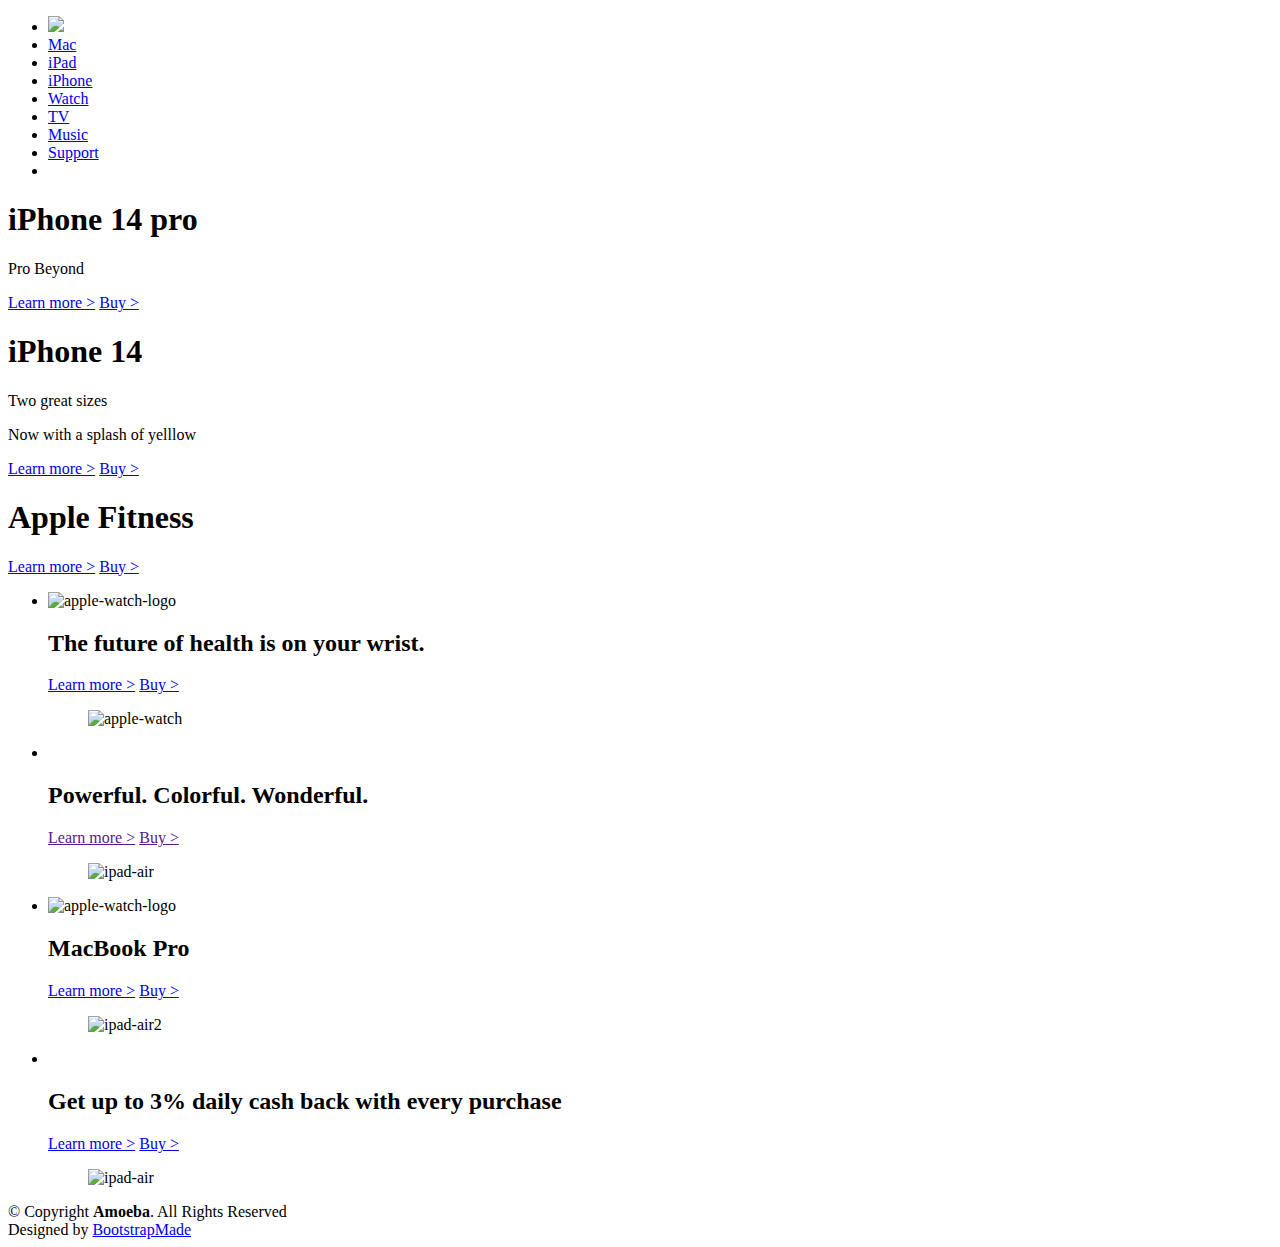
==== index.html @ 15ba8e4d "start" ====
<!DOCTYPE html>
<html lang="en">

<head>
  <meta charset="utf-8">
  <meta content="width=device-width, initial-scale=1.0" name="viewport">

  <title>Amoeba Bootstrap Template - Home</title>
  <link rel="stylesheet" href="assets/css/style.css">
    <link rel="stylesheet" href="assets/css/responsive.css">

  <!-- Favicons -->
  <link href="assets/img/apple-logo.png" rel="icon">
  <link href="assets/img/apple-touch-icon.png" rel="apple-touch-icon">

  <!-- Google Fonts -->
  <link href="https://fonts.googleapis.com/css?family=Open+Sans:300,300i,400,400i,600,600i,700,700i|Lato:400,300,700,900" rel="stylesheet">
  <link rel="preconnect" href="https://fonts.gstatic.com">
  <link href="https://fonts.googleapis.com/css2?family=Roboto:wght@100&display=swap" rel="stylesheet">
  <link href="https://fonts.googleapis.com/css2?family=Roboto:wght@300&display=swap" rel="stylesheet">
  <link href="https://fonts.googleapis.com/css2?family=Roboto:wght@700&display=swap" rel="stylesheet">

  <link href="assets/vendor/bootstrap/css/bootstrap.min.css" rel="stylesheet">
  <link href="assets/vendor/bootstrap-icons/bootstrap-icons.css" rel="stylesheet">
  <link href="assets/vendor/glightbox/css/glightbox.min.css" rel="stylesheet">
  <link href="assets/vendor/swiper/swiper-bundle.min.css" rel="stylesheet">


  <!-- =======================================================
  * Template Name: Amoeba
  * Updated: Mar 10 2023 with Bootstrap v5.2.3
  * Template URL: https://bootstrapmade.com/free-one-page-bootstrap-template-amoeba/
  * Author: BootstrapMade.com
  * License: https://bootstrapmade.com/license/
  ======================================================== -->
</head>

<body>

 <header>
  <div class="header-wrapper">
      <span class="menu-logo hp-viewport fas fa-ellipsis-h"></span>
      <ul class="header-list">
          
          <li class="header-content hp-viewport apple-header"><a href="https://www.apple.com/"><img class="logo" src="assets/img/apple-logo.png"></a></li>

          <li class="header-content hp-viewport-hide"><a href="#">Mac</a></li>
          <li class="header-content hp-viewport-hide"><a href="#">iPad</a></li>
          <li class="header-content hp-viewport-hide"><a href="#">iPhone</a></li>
          <li class="header-content hp-viewport-hide"><a href="#">Watch</a></li>
          <li class="header-content hp-viewport-hide"><a href="#">TV</a></li>
          <li class="header-content hp-viewport-hide"><a href="#">Music</a></li>
          <li class="header-content hp-viewport-hide"><a href="#">Support</a></li>
    
          <li class="header-content hp-viewport header-shoping"><a href="https://www.apple.com/us/shop/goto/bag" class="fas fa-shopping-bag"></a></li>
      </ul>

  </div>
</div>
</header>
      <div class="image-container" onclick="location.href='https://www.apple.com/iphone-12/';" style="cursor: pointer;">
          <div class="iphone-12-pro">
              <div class="title">
                  <h1>iPhone 14 pro</h1>
                  <p>Pro Beyond</p>
              </div>
              <div class="cta-links">
                  <a href="#" class="learn-more-link">Learn more ></a>
                  <a href="#" class="buy-link">Buy ></a>
              </div>
          </div>
      </div>
      <div class="image-container" onclick="location.href='https://www.apple.com/iphone-12-pro/';" style="cursor: pointer;">
          <div class="iphone-12">
              <div class="title">
                  <h1>iPhone 14</h1>
                  <p>Two great sizes</p>
                  <p>Now with a splash of yelllow</p>
              </div>
              <div class="cta-links">
                  <a href="#" class="learn-more-link">Learn more ></a>
                  <a href="#" class="buy-link">Buy ></a>
              </div>
          </div>
      </div>

            <div class="image-container" onclick="location.href='https://www.apple.com/iphone-12/';" style="cursor: pointer;">
                <div class="fitness">
                  <div class="Apple-Fitness">
                    <div class="title">
                        <h1>Apple Fitness</h1>
                       
                    </div>
                    <div class="cta-links">
                        <a href="#" class="learn-more-link">Learn more ></a>
                        <a href="#" class="buy-link">Buy ></a>
                    </div>
                </div>
            </div>
</div>

<ul class="flex-list">
  <li class="li1 content">

      <div class="theme-dark container-main"
          onclick="location.href='https://www.apple.com/apple-watch-series-6/';" style="cursor: pointer;">
          <div class="unit-copy-wrapper">
              <img class="apple-watch-logo" src="assets/img/apple-watch-logo.png" alt="apple-watch-logo">
              <h2 class="headline">The future of health is on your wrist.</h2>
          </div>
          <div class="cta-links">
              <a href="https://www.apple.com/apple-watch-series-6/" class="learn-more-link">Learn more ></a>
              <a href="https://www.apple.com/shop/buy-watch/apple-watch" class="buy-link">Buy ></a>
          </div>
          <div class="unit-image">
              <figure>
                  <img src="assets/img/apple-watch-6.png" alt="apple-watch">
              </figure>
          </div>
      </div>
  </li>

  <li class="li2 content">

      <div class="theme-light container-main" onClick="location.href='https://www.apple.com/ipad-air/';"
          style="cursor: pointer;">
          <div class="unit-copy-wrapper">
              <img class="apple-watch-logo" src="assets/img/ipad-air-logo.png" alt="">
              <h2 class="headline">Powerful. Colorful. Wonderful.</h2>
          </div>
          <div class="cta-links">
              <a href="" class="learn-more-link">Learn more ></a>
              <a href="" class="buy-link">Buy ></a>
          </div>
          <div class="unit-image">
              <figure>
                  <img src="assets/img/ipad-air.png" alt="ipad-air" style="width: 70%;">
              </figure>
          </div>
      </div>
  </li>
  </ul>
  <ul class="flex-list">
    <li class="li1 content">
  
        <div class="theme-dark container-main"
            onclick="location.href='https://www.apple.com/apple-watch-series-6/';" style="cursor: pointer;">
            <div class="unit-copy-wrapper">
                <img class="apple-watch-logo" src="assets/img/macbook-air-logo.png" alt="apple-watch-logo">
                <h2 class="headline">MacBook Pro</h2>
            </div>
            <div class="cta-links">
                <a href="#" class="learn-more-link">Learn more ></a>
                <a href="#" class="buy-link">Buy ></a>
            </div>
            <div class="unit-image">
                <figure>
                  <img src="assets/img/macbook-air.png" alt="ipad-air2" style="height: 200px; ">
                </figure>
            </div>
        </div>
    </li>
  
    <li class="li2 content">
  
        <div class="theme-light container-main" onClick="location.href='https://www.apple.com/ipad-air/';"
            style="cursor: pointer;">
            <div class="unit-copy-wrapper">
                <img class="apple-watch-logo" src="assets/img/apple-card-logo.png" alt="">
                <h2 class="headline">Get up to 3% daily cash back with every purchase
            </div>
            <div class="cta-links">
                <a href="#" class="learn-more-link">Learn more ></a>
                <a href="#" class="buy-link">Buy ></a>
            </div>
            <div class="unit-image">
                <figure>
                    <img src="assets/img/apple-card.jpg" alt="ipad-air" style="width: 100%;">
                </figure>
            </div>
        </div>
    </li>
    </ul>


<li class="li2 content">
   

  </main><!-- End #main -->

  <!-- ======= Footer ======= -->
  <footer id="footer">
    <div class="container">
      <div class="copyright">
        &copy; Copyright <strong><span>Amoeba</span></strong>. All Rights Reserved
      </div>
      <div class="credits">
        <!-- All the links in the footer should remain intact. -->
        <!-- You can delete the links only if you purchased the pro version. -->
        <!-- Licensing information: https://bootstrapmade.com/license/ -->
        <!-- Purchase the pro version with working PHP/AJAX contact form: https://bootstrapmade.com/free-one-page-bootstrap-template-amoeba/ -->
        Designed by <a href="https://bootstrapmade.com/">BootstrapMade</a>
      </div>
    </div>
  </footer><!-- End #footer -->

  <a href="#" class="back-to-top d-flex align-items-center justify-content-center"><i class="bi bi-arrow-up-short"></i></a>

  <!-- Vendor JS Files -->
  <script src="assets/vendor/bootstrap/js/bootstrap.bundle.min.js"></script>
  <script src="assets/vendor/glightbox/js/glightbox.min.js"></script>
  <script src="assets/vendor/isotope-layout/isotope.pkgd.min.js"></script>
  <script src="assets/vendor/swiper/swiper-bundle.min.js"></script>
  <script src="assets/vendor/php-email-form/validate.js"></script>

  <!-- Template Main JS File -->
  <script src="assets/js/main.js"></script>

</body>

</html>
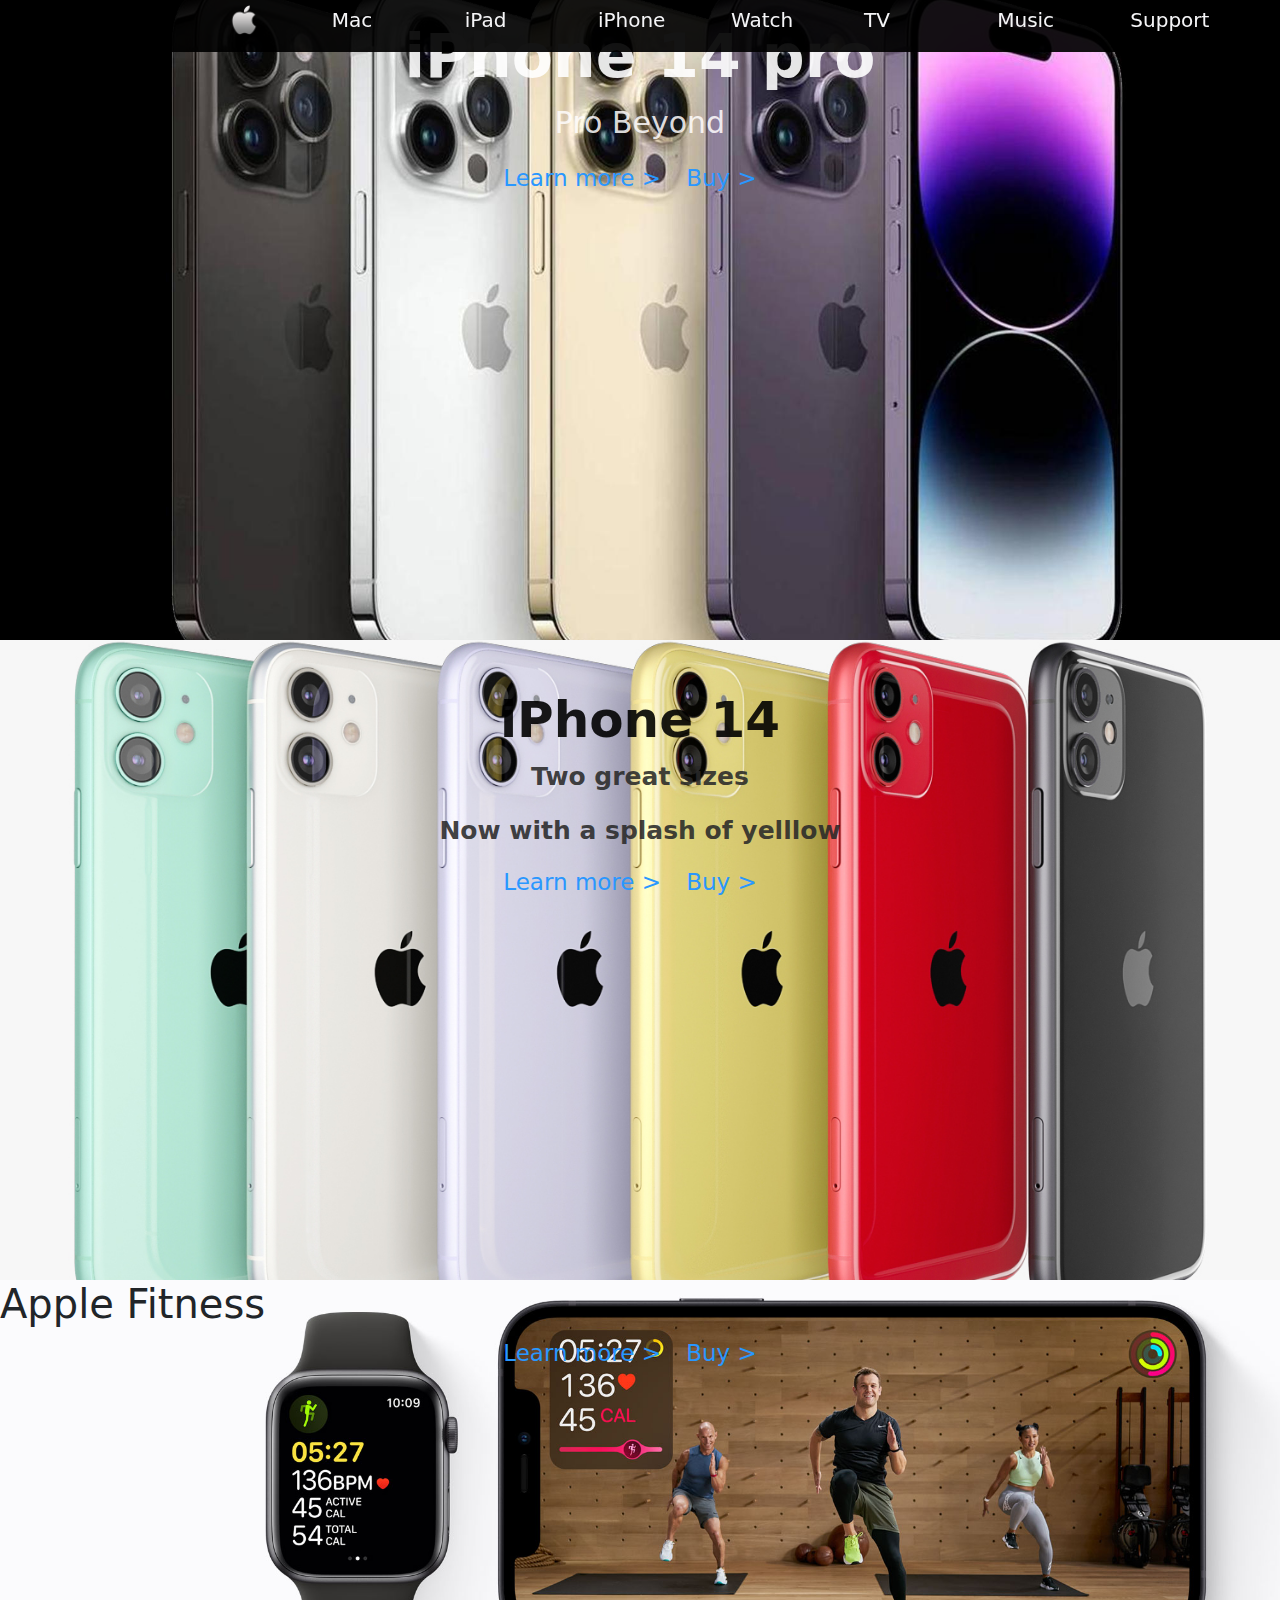
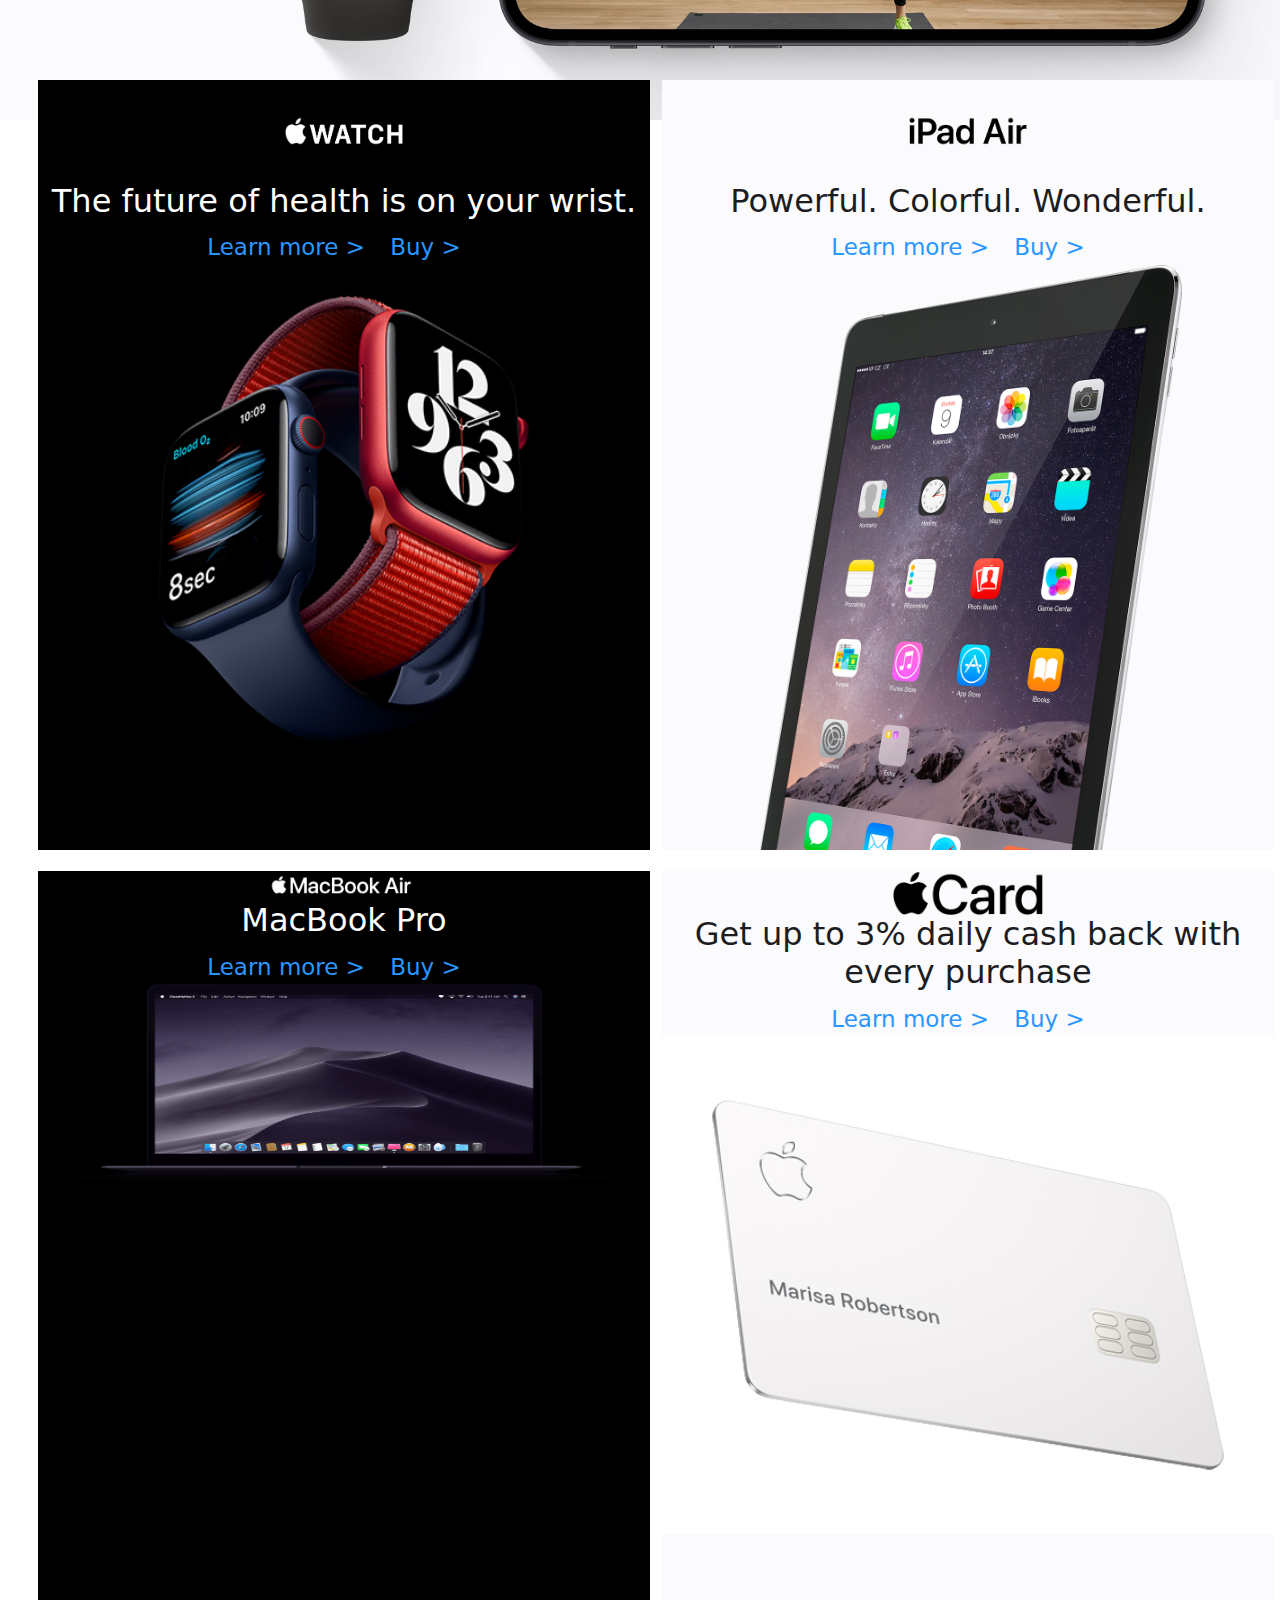
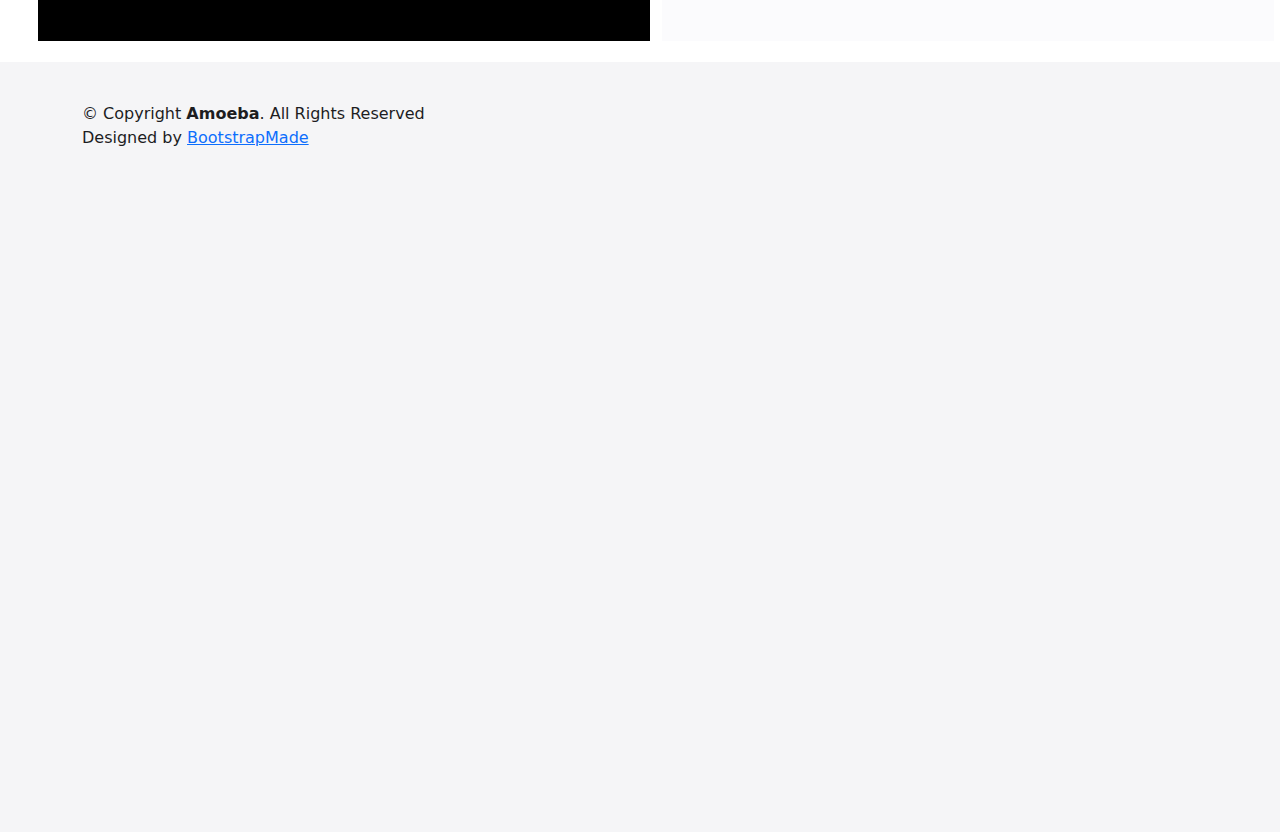
==== commit d34393ae: "test" ====
--- a/index.html
+++ b/index.html
@@ -216,6 +216,7 @@
   <!-- Template Main JS File -->
   <script src="assets/js/main.js"></script>
 
+  
 </body>
 
 </html>--- a/assets/css/style.css
+++ b/assets/css/style.css
@@ -0,0 +1,376 @@
+* {
+  -webkit-box-sizing: border-box;
+  -moz-box-sizing: border-box;
+  box-sizing: border-box;
+}
+
+ul, li, ol {
+  list-style: none;
+  }
+
+  a {
+  text-decoration: none;
+}
+body, main{
+  margin: 0 auto;
+  font-family: 'Roboto', 'Helvetica', Arial, sans-serif;
+  background-color: rgb(255, 255, 255);
+}
+
+
+header {
+  position: fixed;
+  top:0;
+  height: 52px;
+  width: 100%;
+  color: rgba(255, 253, 253, 0.87);
+  background-color: rgba(0,0,0,0.92);
+  z-index: 10;
+}
+
+
+.header-wrapper {
+
+  text-align: center;
+  line-height: 50px;
+  font-size: 30px;
+}
+
+.header-list{
+  display: flex;
+  justify-content: space-around;
+  padding-top: 0;
+  margin-left:50px;
+  
+
+}
+.header-list li{
+  margin: 0;
+  height: 50px;
+  width: 50px;
+  display: flex;
+  align-items: center;
+}
+.header-list li a{
+  text-decoration: none;
+  color: #f5f5f7;
+}
+.header-list a {
+  
+margin-left:50px; 
+font-size:20px;
+margin-bottom:10px;   
+line-height: 65px;
+padding: 0 25px;
+color: white;
+display: block;
+float: left;
+transition: all 0.5s;  
+
+}
+.logo{
+  width: 25px;
+  width: 30px;
+  margin-top: 10px;
+  margin-bottom:10px;
+  float:left;
+  margin-left:30px;
+}
+span{
+  /* margin-left:20px;
+  float:left; */
+}
+
+
+.search{
+  margin-top:10px;
+  margin-bottom:10px;
+  margin-right:30px;
+  float:right;
+  background-color: rgba(0,0,0,0.92);
+  border-radius:10px;
+}
+/* header */
+
+
+/* container global - disabled */
+
+/* .container {
+  margin: 0 20px;
+}
+*/
+
+.contents {
+  background-color: white;
+}
+
+
+.image-container .iphone-12 {
+  height: 640px;
+  width: 100%;
+  margin-bottom: 0px;
+}
+
+.iphone-12 {
+  height: 100%;
+  background-image: url("/assets/img/a5.jpg");
+  background-size: cover;
+  background-position: center;
+  background-repeat: no-repeat;   
+  }
+
+.iphone-12 .title {
+  text-align: center;
+  padding-top: 50px;
+}
+
+
+.iphone-12 .title h1 {
+  font-size: 50px;
+  color: rgba(0, 0, 0, 0.897);
+  font-weight: 700;
+}
+.iphone-12 .title p {
+  font-size: 25px;
+  font-weight: bold;
+  color: rgba(41, 41, 41, 0.89)
+}
+.Apple-Fitness {
+  height: 100%;
+  width: 100%;
+  background-image: url("/assets/img/apple-fitness.jpg");
+  background-size: cover;
+  background-position: center;
+  background-repeat: no-repeat;   
+  }
+.cta-links {
+  text-align: center;
+}
+
+.image-container .iphone-12-pro {
+  height: 640px;
+  width: 100%;
+  padding-top: 20px;
+}
+
+.iphone-12-pro { 
+  height: 90%;
+  min-height: 100%;
+  background-image: url("/assets/Untitled-1.jpg");
+  background-size: cover;
+  background-position: center;
+  background-repeat: no-repeat;
+}
+
+.Apple-Fitness { 
+  height: 110%;
+  min-height: 100%;
+  background-image: url("/assets/img/apple-fitness.jpg");
+  background-size: cover;
+  background-position: center;
+  background-repeat: no-repeat;
+}
+
+.iphone-12-pro .title {
+  text-align: center;
+}
+
+.iphone-12-pro .title h1 {
+  font-size: 60px;
+  color: rgba(255, 255, 255, 0.897);
+  font-weight: 700;
+}
+
+.iphone-12-pro .title p {
+  font-size: 30px;
+  font-weight: normal;
+  color: rgba(255, 253, 253, 0.87)
+}
+
+.iphone-12-pro .cta-links {
+  text-align: center;
+}
+.image-container .fitness {
+  height: 400px;
+  width: 100%;
+  padding-top: 0%;
+  flex: auto;
+  
+}
+
+.fitness {
+  height: 90%;
+  min-height: 100%;
+  background-image:image();
+  background-size: cover;
+  background-position: center;
+  background-repeat: no-repeat;
+  margin-top: 00px;
+}
+
+.title .hello {
+  text-align: center;
+  margin-top: 40px;
+  font-size: 80px;
+  color: rgba(0, 0, 0, 0.897);
+  font-weight: 700;
+}
+
+
+
+.title .A {
+   text-align: center;
+  font-size: 30px;
+  font-weight: normal;
+  margin-top: 30px;
+  color: rgba(0, 0, 0, 0.87)
+  
+}
+
+.fitness .cta-links {
+  text-align: center;
+}
+
+/* main */
+ul {
+  list-style: none;
+  margin: 0px;
+  padding: 0px;
+  text-align: center;
+}
+li {
+  color: white;
+  height: 770px;
+}
+ul li{
+    margin-bottom: 5px;
+}
+
+.flex-list{
+    display: flex;
+    flex-wrap: wrap;
+}
+.flex-list li{
+    flex: auto;
+    width: 50%;
+}
+.img{
+    margin: 0 auto;
+    width: 100%;
+}
+.headline{
+    margin-top: 0;
+    margin-bottom: 10px;
+}
+.content{
+    overflow: hidden;
+}
+/* main themes content */
+.theme-dark{
+  background-color: #000;
+  margin: 0 auto;
+}
+.theme-light{
+  background-color: #fbfbfd;
+  margin: 0 auto;
+  color: #1D1D1F;
+}
+.container-main{
+  width: 98%;
+  height: 100%;
+}
+
+ul li img{
+    width: 100%;
+}
+
+.cta-links a{
+    font-size: 23px;
+    margin-right: 20px;
+    text-decoration: none;
+    color: #2997FF;
+    font-weight: normal;
+}
+.cta-links a:hover{
+    text-decoration: underline;
+}
+
+/* hover zoom products animation */
+.unit-image figure img{
+    transition: transform .2s;
+}
+.unit-image figure img:hover{
+    transform: scale(1.05);
+}
+.apple-watch-logo{
+  width: 25%;
+}
+/* main */
+
+
+/* css untuk footer */
+
+footer {
+    background-color: #f5f5f7;
+    padding: 40px;
+    height: 1000px;
+    color: #1d1d1f;
+}
+
+.logo-footer {
+    width: 50px;
+    margin-bottom: 10px;
+}
+
+.txt-copy {
+    margin: 0;
+}
+
+.txt-copy a {
+    color: #fff;
+}
+
+.txt-copy a:hover {
+    text-decoration: underline;
+}
+.footer-container{
+    display: flex;
+}
+.footer-list {
+    float: left;
+    width: 30%;
+    margin: 0 auto;
+    
+}
+
+.footer-list p a {
+    color: #1d1d1f;
+}
+
+.footer-list p a:hover {
+    text-decoration: underline;
+}
+
+.clear-footer {
+    clear: left;
+}
+.foot-notes ul li{
+    color: #86868b;
+    height: 2em;
+    margin: 10px 0;
+    text-align: left;
+}
+.footer-container, .footer-list-container{
+    width: 70%;
+    margin: 0 auto;
+}
+/* footer */
+
+/* responsive */
+.menu-logo{
+  visibility: hidden;
+  position: absolute;
+}
+.fa-searchs{
+  visibility: hidden;
+}
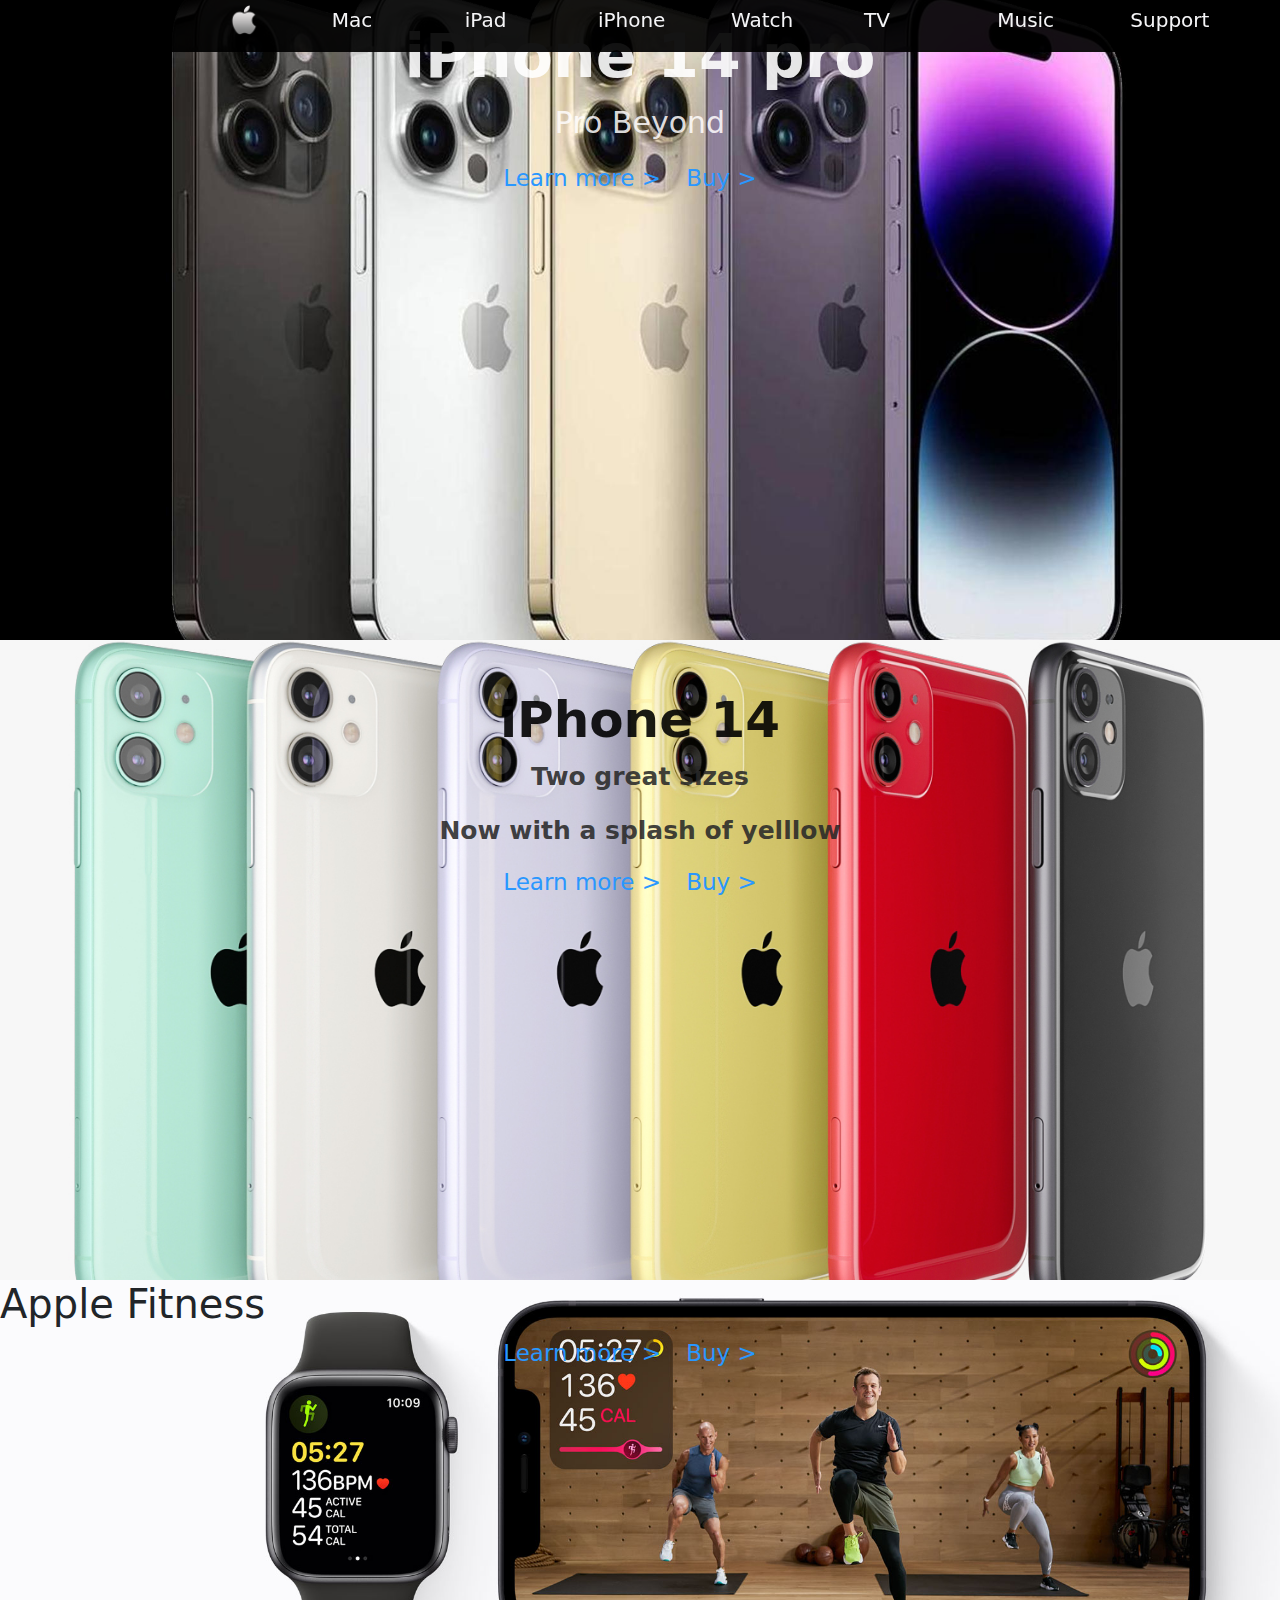
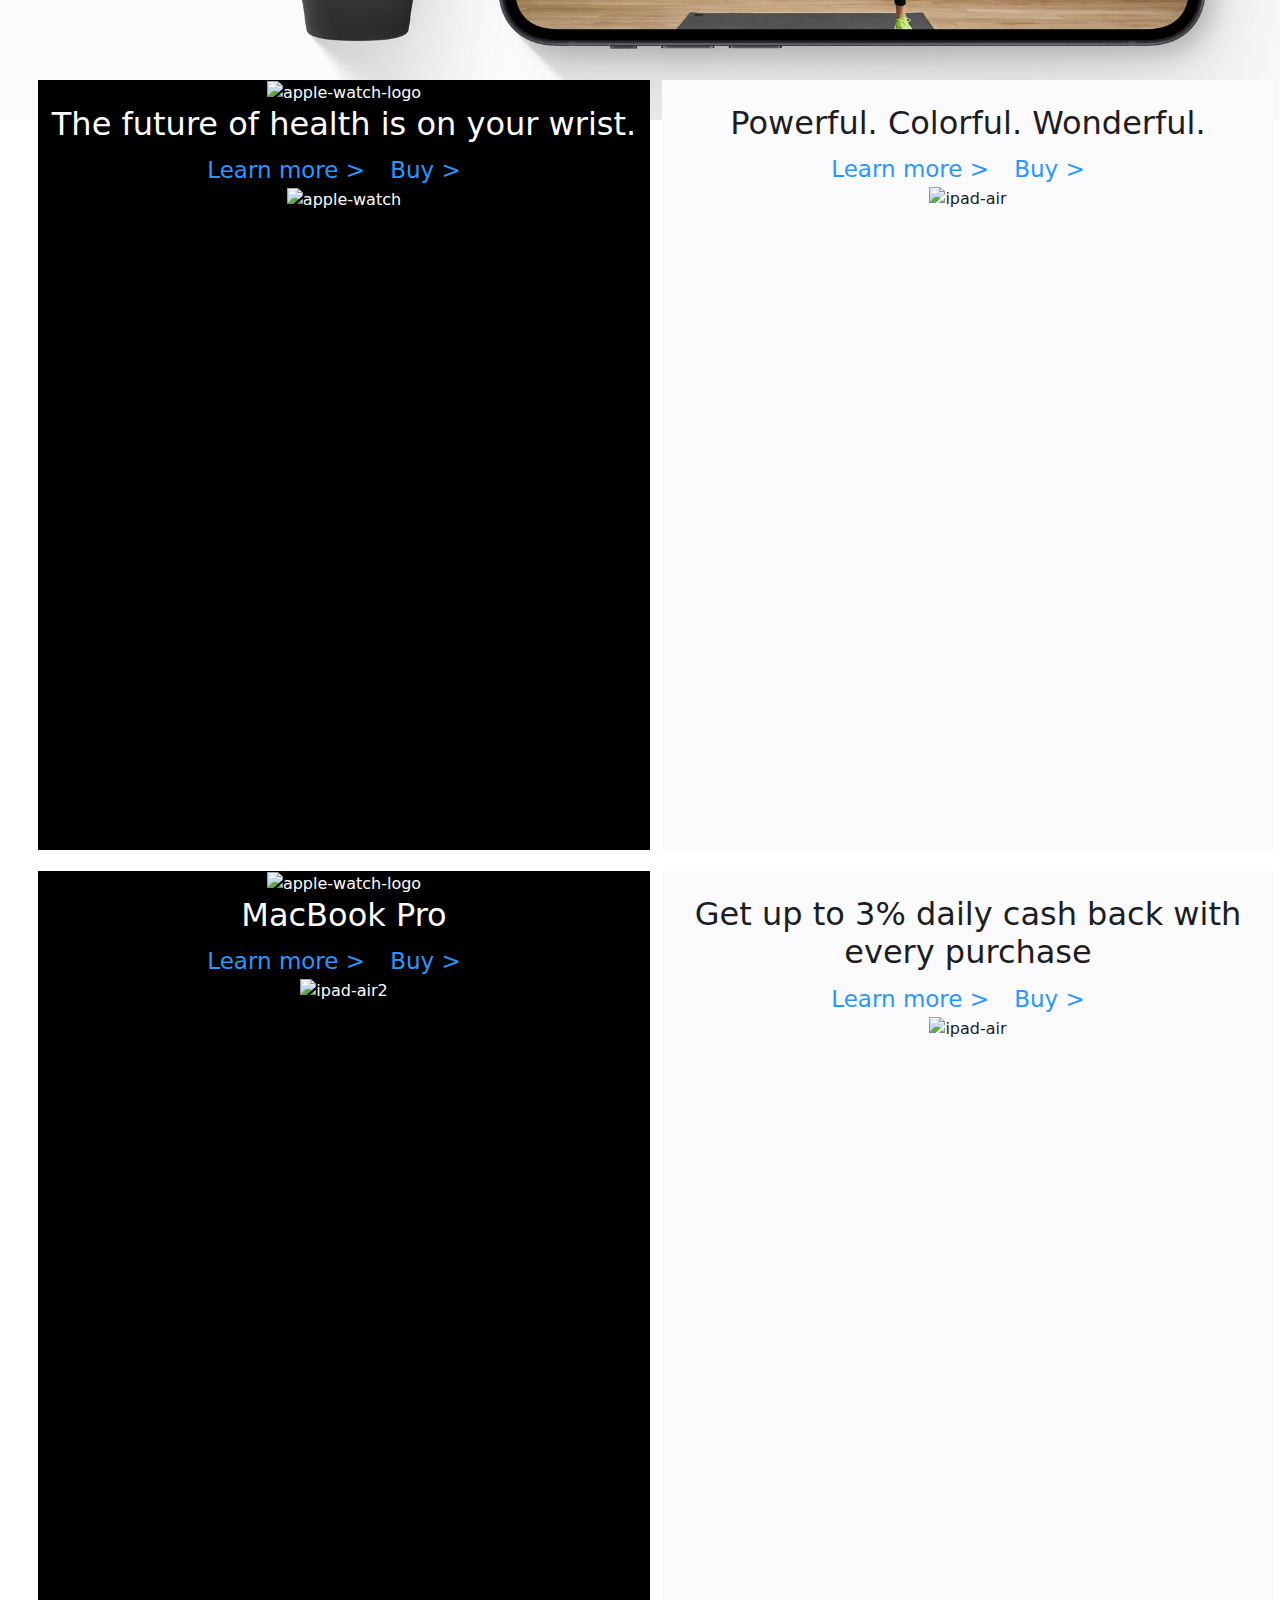
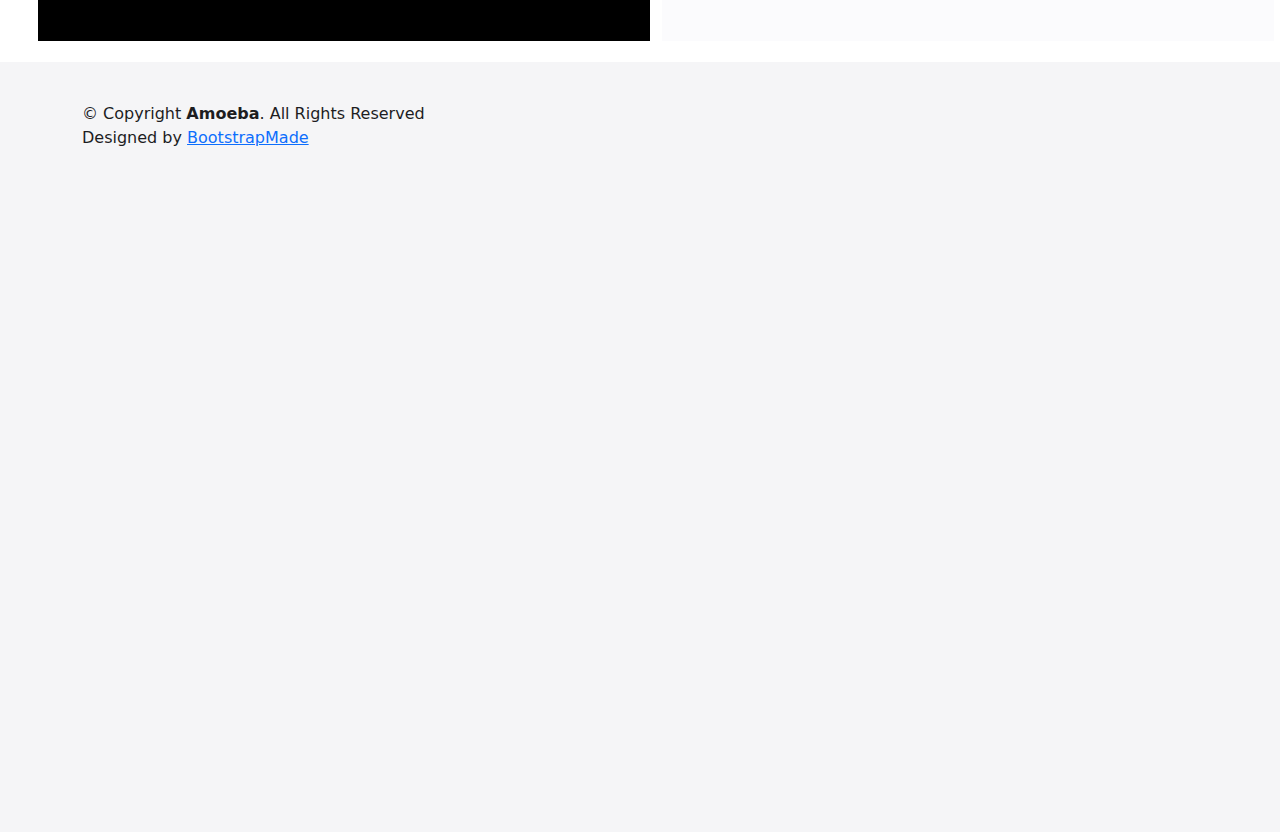
==== commit 5e7e3add: "test" ====
--- a/index.html
+++ b/index.html
@@ -105,7 +105,7 @@
       <div class="theme-dark container-main"
           onclick="location.href='https://www.apple.com/apple-watch-series-6/';" style="cursor: pointer;">
           <div class="unit-copy-wrapper">
-              <img class="apple-watch-logo" src="assets/img/apple-watch-logo.png" alt="apple-watch-logo">
+              <img class="apple-watch-logo" src="/images/apple-watch-logo.png" alt="apple-watch-logo">
               <h2 class="headline">The future of health is on your wrist.</h2>
           </div>
           <div class="cta-links">
@@ -114,7 +114,7 @@
           </div>
           <div class="unit-image">
               <figure>
-                  <img src="assets/img/apple-watch-6.png" alt="apple-watch">
+                  <img src="/images/apple-watch-6.png" alt="apple-watch">
               </figure>
           </div>
       </div>
@@ -125,7 +125,7 @@
       <div class="theme-light container-main" onClick="location.href='https://www.apple.com/ipad-air/';"
           style="cursor: pointer;">
           <div class="unit-copy-wrapper">
-              <img class="apple-watch-logo" src="assets/img/ipad-air-logo.png" alt="">
+              <img class="apple-watch-logo" src="/images/ipad-air-logo.png" alt="">
               <h2 class="headline">Powerful. Colorful. Wonderful.</h2>
           </div>
           <div class="cta-links">
@@ -134,7 +134,7 @@
           </div>
           <div class="unit-image">
               <figure>
-                  <img src="assets/img/ipad-air.png" alt="ipad-air" style="width: 70%;">
+                  <img src="/images/ipad-air.png" alt="ipad-air" style="width: 70%;">
               </figure>
           </div>
       </div>
@@ -146,7 +146,7 @@
         <div class="theme-dark container-main"
             onclick="location.href='https://www.apple.com/apple-watch-series-6/';" style="cursor: pointer;">
             <div class="unit-copy-wrapper">
-                <img class="apple-watch-logo" src="assets/img/macbook-air-logo.png" alt="apple-watch-logo">
+                <img class="apple-watch-logo" src="/images/macbook-air-logo.png" alt="apple-watch-logo">
                 <h2 class="headline">MacBook Pro</h2>
             </div>
             <div class="cta-links">
@@ -155,7 +155,7 @@
             </div>
             <div class="unit-image">
                 <figure>
-                  <img src="assets/img/macbook-air.png" alt="ipad-air2" style="height: 200px; ">
+                  <img src="/images/macbook-air.png" alt="ipad-air2" style="height: 200px; ">
                 </figure>
             </div>
         </div>
@@ -166,7 +166,7 @@
         <div class="theme-light container-main" onClick="location.href='https://www.apple.com/ipad-air/';"
             style="cursor: pointer;">
             <div class="unit-copy-wrapper">
-                <img class="apple-watch-logo" src="assets/img/apple-card-logo.png" alt="">
+                <img class="apple-watch-logo" src="/images/apple-card-logo.png" alt="">
                 <h2 class="headline">Get up to 3% daily cash back with every purchase
             </div>
             <div class="cta-links">
@@ -175,7 +175,7 @@
             </div>
             <div class="unit-image">
                 <figure>
-                    <img src="assets/img/apple-card.jpg" alt="ipad-air" style="width: 100%;">
+                    <img src="/images/apple-card.jpg" alt="ipad-air" style="width: 100%;">
                 </figure>
             </div>
         </div>
@@ -216,7 +216,7 @@
   <!-- Template Main JS File -->
   <script src="assets/js/main.js"></script>
 
-  
+
 </body>
 
 </html>